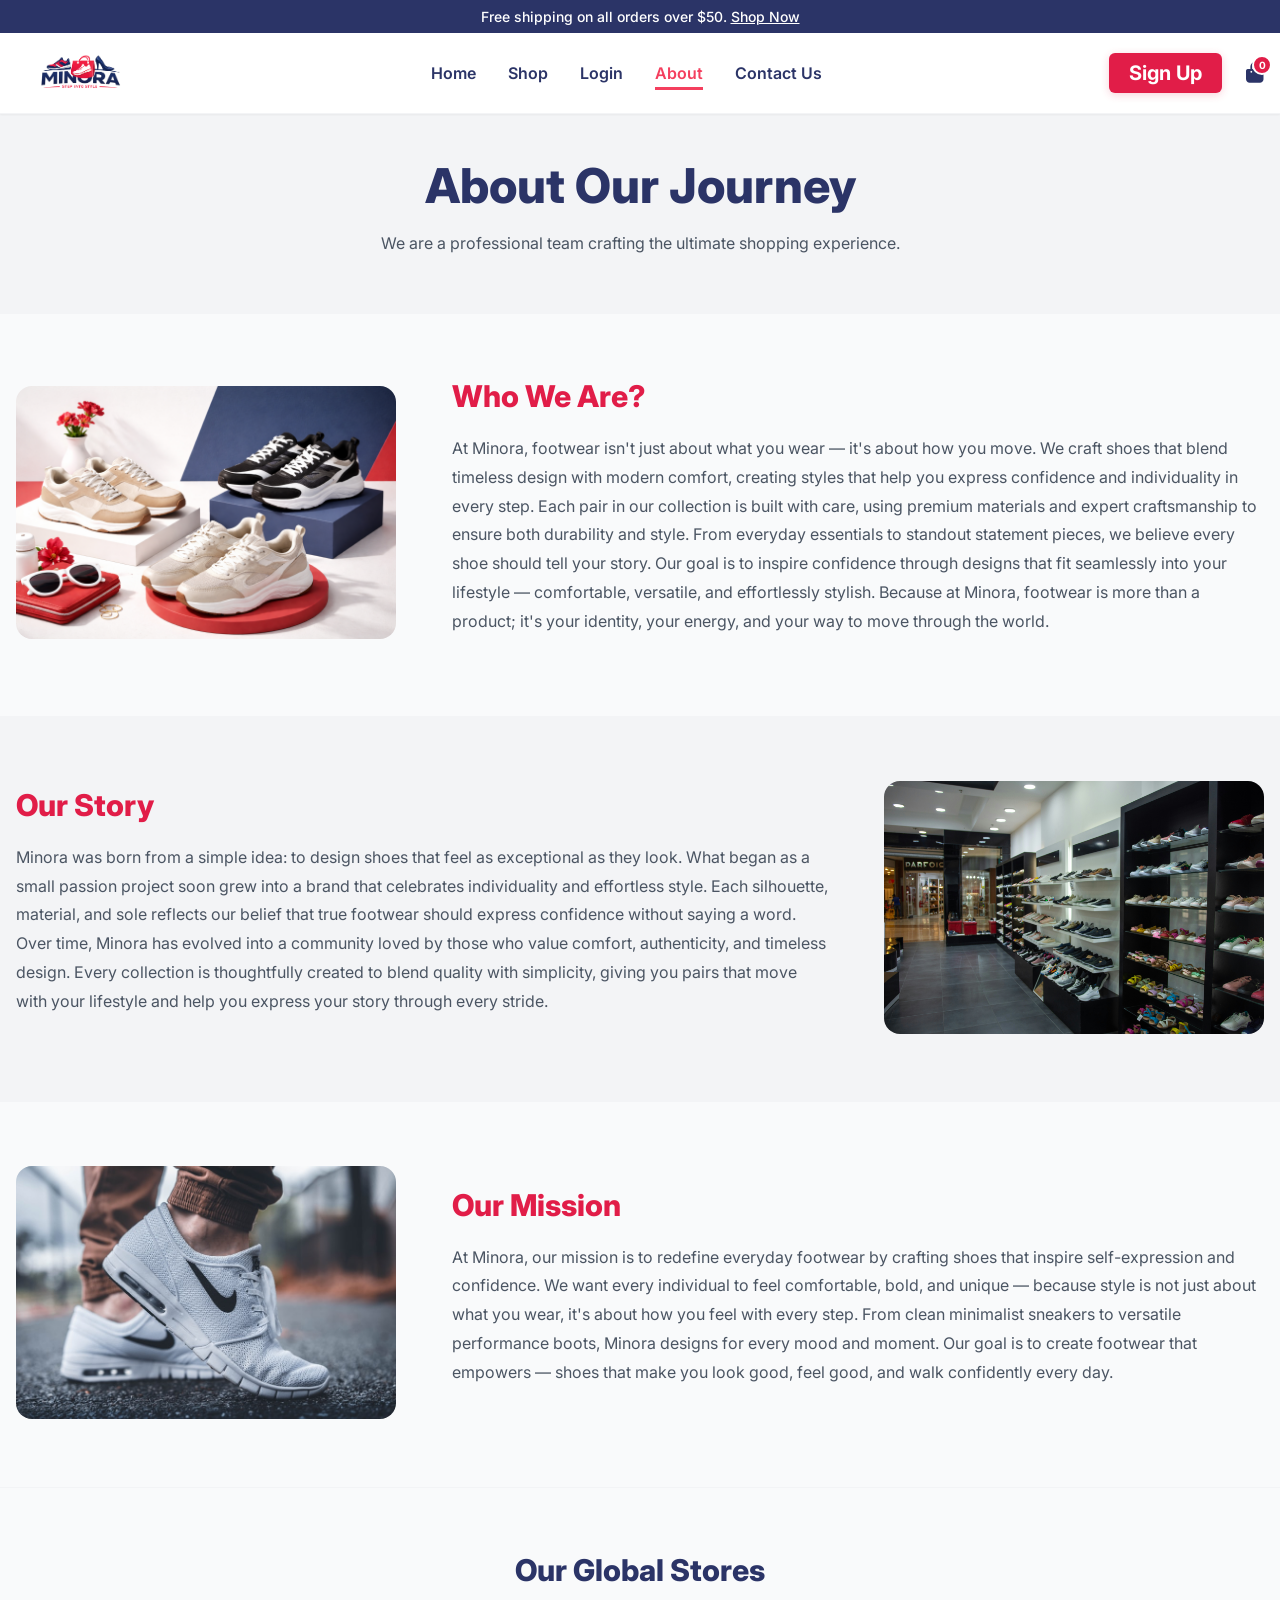
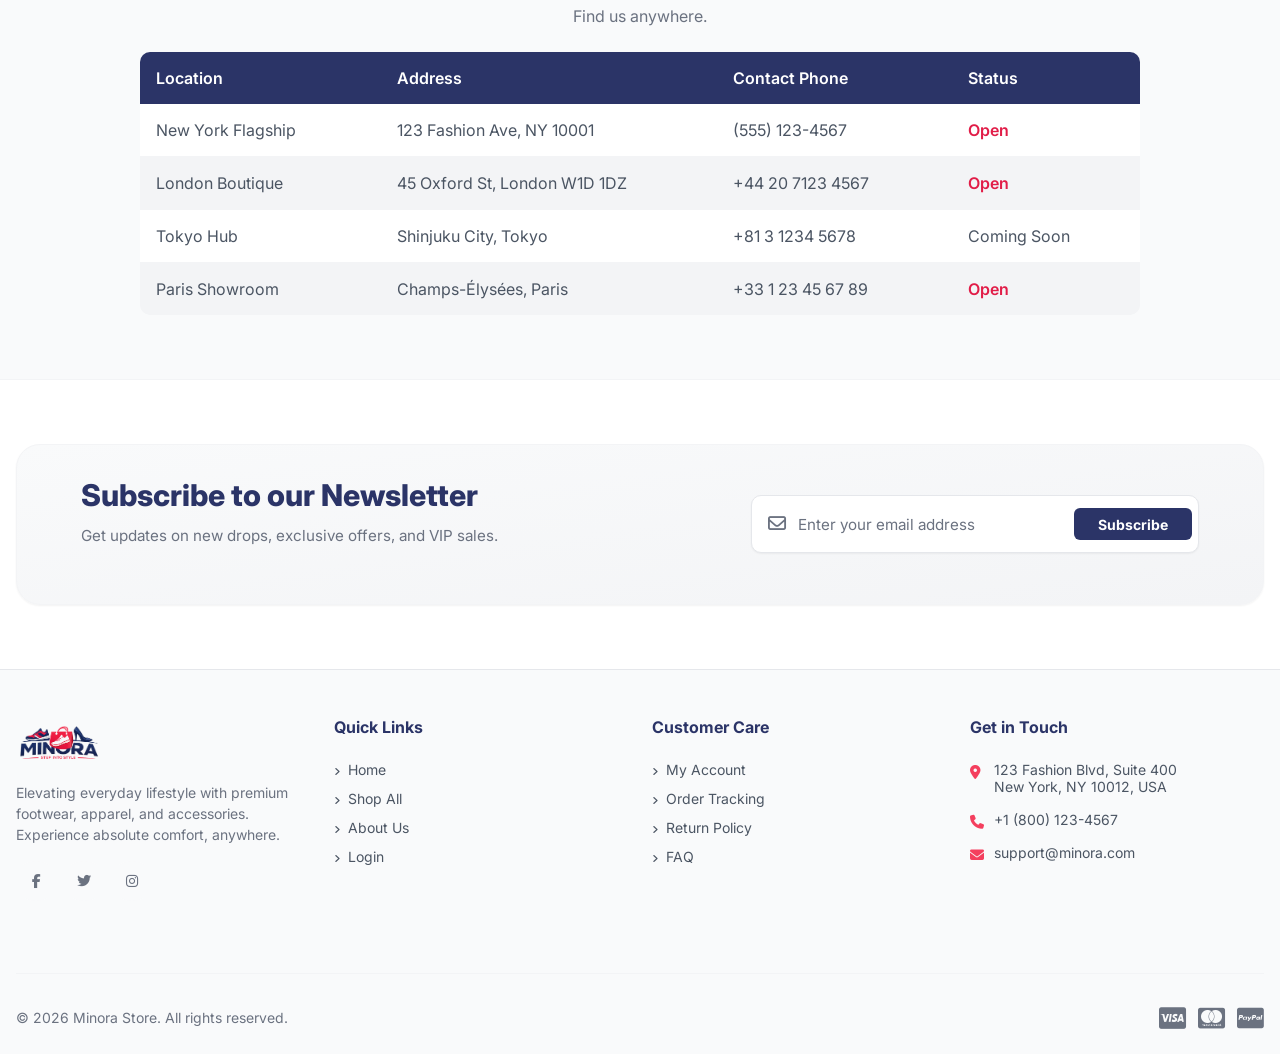
==== pages/about.html @ 59dbfc53 "Initial commit" ====
<!DOCTYPE html>
<html lang="en">
<head>
    <meta charset="UTF-8">
    <meta name="viewport" content="width=device-width, initial-scale=1.0">
    <title>Minora | About Us</title>
    <link rel="stylesheet" href="../cssFile/globalStyles.css">
    <link rel="stylesheet" href="https://cdnjs.cloudflare.com/ajax/libs/font-awesome/6.4.0/css/all.min.css">
</head>
<body>

    <div class="promo-bar">
        Free shipping on all orders over $50. <a href="shop.html">Shop Now</a>
    </div>

    <header>
        <div class="container">
            <nav>
                <div class="nav-brand">
                    <a href="../index.html">
                        <img src="../sources/Minoralogo3 .png" alt="Minora Logo">
                    </a>
                </div>

                <div class="nav-menu">
                    <ul>
                        <li><a href="../index.html">Home</a></li>
                        <li><a href="shop.html">Shop</a></li>
                        <li><a href="login.html">Login</a></li>
                        <li><a href="about.html" class="active">About</a></li>
                        <li><a href="contactUs.html">Contact Us</a></li>
                    </ul>
                </div>

                <div class="nav-icons">
                    <a href="signup.html" class="nav-signup-btn">Sign Up</a>
                    <a href="cart.html" class="relative">
                        <i class="fa-solid fa-bag-shopping"></i>
                        <span class="cart-badge">0</span>
                    </a>
                    <button class="menu-toggle"><i class="fa-solid fa-bars"></i></button>
                </div>
            </nav>
        </div>
    </header>

    <!-- Page Hero -->
    <section class="page-section-alt text-center">
        <div class="container">
            <h1>About Our Journey</h1>
            <p>We are a professional team crafting the ultimate shopping experience.</p>
        </div>
    </section>

    <!-- Who We Are -->
    <section class="page-section">
        <div class="container">
            <div style="display: flex; align-items: center; gap: 56px; flex-wrap: wrap;">
                <div style="flex: 0 0 380px; max-width: 100%;">
                    <img src="../sources/about/about1.png" alt="Who We Are"
                         style="width: 100%; border-radius: var(--radius-lg); object-fit: cover; max-height: 300px;">
                </div>
                <div style="flex: 1; min-width: 260px;">
                    <h2 style="color: var(--brand-secondary-color); margin-bottom: 20px;">Who We Are?</h2>
                    <p style="color: var(--text-secondary-color); line-height: 1.8;">
                        At Minora, footwear isn't just about what you wear — it's about how you move. We craft shoes that blend timeless design with modern comfort, creating styles that help you express confidence and individuality in every step. Each pair in our collection is built with care, using premium materials and expert craftsmanship to ensure both durability and style. From everyday essentials to standout statement pieces, we believe every shoe should tell your story. Our goal is to inspire confidence through designs that fit seamlessly into your lifestyle — comfortable, versatile, and effortlessly stylish. Because at Minora, footwear is more than a product; it's your identity, your energy, and your way to move through the world.
                    </p>
                </div>
            </div>
        </div>
    </section>

    <!-- Our Story -->
    <section class="page-section-alt" style="height: auto; padding: 64px 0;">
        <div class="container">
            <div style="display: flex; align-items: center; gap: 56px; flex-wrap: wrap;">
                <div style="flex: 1; min-width: 260px;">
                    <h2 style="color: var(--brand-secondary-color); margin-bottom: 20px;">Our Story</h2>
                    <p style="color: var(--text-secondary-color); line-height: 1.8;">
                        Minora was born from a simple idea: to design shoes that feel as exceptional as they look. What began as a small passion project soon grew into a brand that celebrates individuality and effortless style. Each silhouette, material, and sole reflects our belief that true footwear should express confidence without saying a word. Over time, Minora has evolved into a community loved by those who value comfort, authenticity, and timeless design. Every collection is thoughtfully created to blend quality with simplicity, giving you pairs that move with your lifestyle and help you express your story through every stride.
                    </p>
                </div>
                <div style="flex: 0 0 380px; max-width: 100%;">
                    <img src="../sources/about/about2.jpg" alt="Our Story"
                         style="width: 100%; border-radius: var(--radius-lg); object-fit: cover; max-height: 300px;">
                </div>
            </div>
        </div>
    </section>

    <!-- Our Mission -->
    <section class="page-section">
        <div class="container">
            <div style="display: flex; align-items: center; gap: 56px; flex-wrap: wrap;">
                <div style="flex: 0 0 380px; max-width: 100%;">
                    <img src="../sources/about/about3.jpg" alt="Our Mission"
                         style="width: 100%; border-radius: var(--radius-lg); object-fit: cover; max-height: 300px;">
                </div>
                <div style="flex: 1; min-width: 260px;">
                    <h2 style="color: var(--brand-secondary-color); margin-bottom: 20px;">Our Mission</h2>
                    <p style="color: var(--text-secondary-color); line-height: 1.8;">
                        At Minora, our mission is to redefine everyday footwear by crafting shoes that inspire self-expression and confidence. We want every individual to feel comfortable, bold, and unique — because style is not just about what you wear, it's about how you feel with every step. From clean minimalist sneakers to versatile performance boots, Minora designs for every mood and moment. Our goal is to create footwear that empowers — shoes that make you look good, feel good, and walk confidently every day.
                    </p>
                </div>
            </div>
        </div>
    </section>

    <!-- Global Stores Table -->
    <section class="page-section">
        <div class="container text-center">
            <h2>Our Global Stores</h2>
            <p style="color: var(--text-muted-color); margin-bottom: 24px;">Find us anywhere.</p>
            <div class="table-container" style="background: transparent; box-shadow: none;">
                <table style="min-width: 600px; max-width: 1000px; margin: 0 auto;">
                    <thead>
                        <tr>
                            <th>Location</th>
                            <th>Address</th>
                            <th>Contact Phone</th>
                            <th>Status</th>
                        </tr>
                    </thead>
                    <tbody>
                        <tr>
                            <td>New York Flagship</td>
                            <td>123 Fashion Ave, NY 10001</td>
                            <td>(555) 123-4567</td>
                            <td style="color: var(--brand-secondary-color); font-weight: 600;">Open</td>
                        </tr>
                        <tr>
                            <td>London Boutique</td>
                            <td>45 Oxford St, London W1D 1DZ</td>
                            <td>+44 20 7123 4567</td>
                            <td style="color: var(--brand-secondary-color); font-weight: 600;">Open</td>
                        </tr>
                        <tr>
                            <td>Tokyo Hub</td>
                            <td>Shinjuku City, Tokyo</td>
                            <td>+81 3 1234 5678</td>
                            <td>Coming Soon</td>
                        </tr>
                        <tr>
                            <td>Paris Showroom</td>
                            <td>Champs-Élysées, Paris</td>
                            <td>+33 1 23 45 67 89</td>
                            <td style="color: var(--brand-secondary-color); font-weight: 600;">Open</td>
                        </tr>
                    </tbody>
                </table>
            </div>
        </div>
    </section>

        <!-- Newsletter Section -->
    <section class="newsletter-section">
        <div class="container">
            <div class="newsletter-card">
                <div class="newsletter-text">
                    <h2>Subscribe to our Newsletter</h2>
                    <p style="color: var(--text-muted-color);">Get updates on new drops, exclusive offers, and VIP sales.</p>
                </div>
                <div class="newsletter-form-wrapper">
                    <form class="newsletter-form">
                        <i class="fa-regular fa-envelope"></i>
                        <input type="email" placeholder="Enter your email address" required>
                        <button type="submit">Subscribe</button>
                    </form>
                </div>
            </div>
        </div>
    </section>

    <!-- Footer -->
    <footer>
        <div class="container">
            <div class="footer-grid">
                <div class="footer-col">
                    <a href="#" style="display: block; margin-bottom: 16px; height: 48px;">
                        <img src="../sources/Minoralogo3 .png" alt="Minora" style="height: 48px; object-fit: contain;">
                    </a>
                    <p>Elevating everyday lifestyle with premium footwear, apparel, and accessories. Experience absolute comfort, anywhere.</p>
                    <div class="footer-socials">
                        <a href="#" class="footer-social-btn"><i class="fa-brands fa-facebook-f"></i></a>
                        <a href="#" class="footer-social-btn"><i class="fa-brands fa-twitter"></i></a>
                        <a href="#" class="footer-social-btn"><i class="fa-brands fa-instagram"></i></a>
                    </div>
                </div>

                <div class="footer-col">
                    <h3>Quick Links</h3>
                    <ul>
                        <li><a href="../index.html"><i class="fa-solid fa-angle-right" style="font-size: 10px; margin-right: 8px;"></i>Home</a></li>
                        <li><a href="shop.html"><i class="fa-solid fa-angle-right" style="font-size: 10px; margin-right: 8px;"></i>Shop All</a></li>
                        <li><a href="about.html"><i class="fa-solid fa-angle-right" style="font-size: 10px; margin-right: 8px;"></i>About Us</a></li>
                        <li><a href="login.html"><i class="fa-solid fa-angle-right" style="font-size: 10px; margin-right: 8px;"></i>Login</a></li>
                    </ul>
                </div>

                <div class="footer-col">
                    <h3>Customer Care</h3>
                    <ul>
                        <li><a href="#"><i class="fa-solid fa-angle-right" style="font-size: 10px; margin-right: 8px;"></i>My Account</a></li>
                        <li><a href="#"><i class="fa-solid fa-angle-right" style="font-size: 10px; margin-right: 8px;"></i>Order Tracking</a></li>
                        <li><a href="#"><i class="fa-solid fa-angle-right" style="font-size: 10px; margin-right: 8px;"></i>Return Policy</a></li>
                        <li><a href="#"><i class="fa-solid fa-angle-right" style="font-size: 10px; margin-right: 8px;"></i>FAQ</a></li>
                    </ul>
                </div>

                <div class="footer-col">
                    <h3>Get in Touch</h3>
                    <ul style="color: var(--text-secondary-color); font-size: 0.875rem;">
                        <li style="margin-bottom: 16px; position: relative; padding-left: 24px;">
                            <i class="fa-solid fa-location-dot" style="color: var(--brand-third-color); position: absolute; left: 0; top: 4px;"></i>
                            123 Fashion Blvd, Suite 400<br>New York, NY 10012, USA
                        </li>
                        <li style="margin-bottom: 16px; position: relative; padding-left: 24px;">
                            <i class="fa-solid fa-phone" style="color: var(--brand-third-color); position: absolute; left: 0; top: 4px;"></i>
                            +1 (800) 123-4567
                        </li>
                        <li style="margin-bottom: 16px; position: relative; padding-left: 24px;">
                            <i class="fa-solid fa-envelope" style="color: var(--brand-third-color); position: absolute; left: 0; top: 4px;"></i>
                            support@minora.com
                        </li>
                    </ul>
                </div>
            </div>

            <div class="footer-bottom">
                <p style="margin: 0;">&copy; 2026 Minora Store. All rights reserved.</p>
                <div class="footer-payments">
                    <i class="fa-brands fa-cc-visa"></i>
                    <i class="fa-brands fa-cc-mastercard"></i>
                    <i class="fa-brands fa-cc-paypal"></i>
                </div>
            </div>
        </div>
    </footer>

    <script src="../jsFile/jsFunctions.js"></script>
</body>
</html>
---- cssFile/globalStyles.css ----
@import url('https://fonts.googleapis.com/css2?family=Inter:wght@400;600;700;800&display=swap');

/* =========================================================
   DESIGN SYSTEM
========================================================= */
:root {
  --brand-primary-color: #2B3467;
  --brand-secondary-color: #e11d48; /* rose-600 */
  --brand-third-color: #f43f5e; /* rose-500 */
  --brand-fourth-color: #fecdd3; /* rose-200 */
  --brand-accent-color: #fff1f2; /* rose-50 */

  --bg-main: #f9fafb; /* gray-50 */
  --bg-card: #ffffff;
  --bg-section: #f3f4f6; /* gray-100 */

  --text-primary-color: #1f2937; /* gray-800 */
  --text-secondary-color: #4b5563; /* gray-600 */
  --text-muted-color: #6b7280; /* gray-500 */
  --text-focus-color: #e11d48; /* rose-600 */
  --text-highlighted-color: #2B3467;

  --border-primary-color: #e5e7eb; /* gray-200 */
  --border-secondary-color: #f3f4f6; /* gray-100 */
  --border-muted-color: #d1d5db; /* gray-300 */
  --border-focus-color: #e11d48;
  --border-highlighted-color: #2B3467;

  --radius-sm: 6px;
  --radius-md: 10px;
  --radius-lg: 16px; /* 2xl border-radius */
  --radius-full: 9999px;

  --transition: 0.3s ease;
  --transition-slow: 0.5s ease;
}

/* =========================================================
   DARK MODE (OPTIONAL)
========================================================= */
[data-theme="dark"] {
  --bg-main: #111827; /* gray-900 */
  --bg-card: #1f2937; /* gray-800 */
  --bg-section: #374151; /* gray-700 */

  --text-primary-color: #f9fafb;
  --text-secondary-color: #d1d5db;
  --text-muted-color: #9ca3af;
  
  --border-primary-color: #4b5563;
  --border-secondary-color: #374151;
}

/* =========================================================
   GLOBAL BASE
========================================================= */
* {
    box-sizing: border-box;
}

body {
  margin: 0;
  font-family: 'Inter', sans-serif;
  background: var(--bg-main);
  color: var(--text-primary-color);
  -webkit-font-smoothing: antialiased;
  overflow-x: hidden;
}

a {
    text-decoration: none;
    color: inherit;
    transition: var(--transition);
}

ul {
    list-style: none;
    padding: 0;
    margin: 0;
}

img {
    max-width: 100%;
    height: auto;
}


.container {
    max-width: 1280px; /* 7xl */
    margin: 0 auto;
    padding: 0 16px;
}

.text-center { text-align: center; }
.relative { position: relative; }
.absolute { position: absolute; }
.hidden { display: none; }
.block { display: block; }
.flex { display: flex; }
.items-center { align-items: center; }
.justify-center { justify-content: center; }
.justify-between { justify-content: space-between; }


/* =========================================================
   GLOBAL BUTTON SYSTEM
   These properties will inherit in sub-classes like link-button, nav-button etc
========================================================= */
button {
   cursor: pointer;
   border: none;
   background: transparent;
   transition: var(--transition);
   font-family: inherit;
   font-size: 0.875rem;
   font-weight: 600;
   border-radius: var(--radius-sm);
   display: inline-flex;
   align-items: center;
   justify-content: center;
}

button:hover {
   opacity: 0.85;
}

/* =========================================================
   LINK BUTTON
========================================================= */
.link-button { 
  display: inline-flex;
  align-items: center;
  justify-content: center;
  font-weight: 700;
  background-color: var(--brand-secondary-color);
  color: #fff;
  border-radius: var(--radius-sm);
  transition: var(--transition);
  box-shadow: 0 10px 15px -3px rgba(0, 0, 0, 0.1);
}

.link-button:hover {
  background-color: #fff;
  color: var(--brand-third-color);
}

/* =========================================================
   Button Sizes / Styles
========================================================= */
.lg-button {
  padding: 16px 32px;
  font-size: 1.125rem;
}
.sm-button {
  padding: 8px 16px;
  font-size: 0.875rem;
  box-shadow: 0 1px 3px 0 rgba(0, 0, 0, 0.1);
}
.tiny-button {
  padding: 4px 8px;
  font-size: 10px;
}
.border-button {
  background: transparent;
  border: 1px solid var(--text-highlighted-color);
  color: var(--text-highlighted-color);
  box-shadow: none;
}
.border-button:hover {
   background: var(--text-highlighted-color);
   color: #fff;
}

.primary-button {
    width: 100%;
    background-color: var(--text-highlighted-color);
    color: #fff;
    padding: 8px 16px;
    border-radius: var(--radius-sm);
    font-weight: 700;
    font-size: 0.875rem;
    box-shadow: 0 1px 3px 0 rgba(0, 0, 0, 0.1);
    margin-top: 16px;
    gap: 2px;
}
.primary-button:hover {
    background-color: var(--brand-secondary-color);
}


/* =========================================================
  FORM & SELECT
========================================================= */
select {
    width: 100%;
    padding: 12px;
    border: 1px solid var(--border-primary-color);
    border-radius: var(--radius-sm);
    font-family: inherit;
    background-color: var(--bg-card);
    transition: var(--transition);
}

select:hover {
    border-color: var(--border-muted-color);
}

select:focus {
    outline: none;
    border-color: var(--brand-secondary-color);
    box-shadow: 0 0 0 2px var(--brand-fourth-color);
}

select:disabled {
    background-color: var(--bg-section);
    cursor: not-allowed;
}

.select-container {
    position: relative;
    width: 100%;
}

/* =========================================================
   FORM SYSTEM
========================================================= */
.form-container {
    max-width: 600px;
    margin: 0 auto;
    background: var(--bg-card);
    padding: 32px;
    border-radius: var(--radius-lg);
    box-shadow: 0 4px 6px -1px rgba(0, 0, 0, 0.1);
}

form div {
  margin-bottom: 12px;
}

label {
  display: block;
  font-weight: 600;
  margin-bottom: 8px;
  color: var(--text-highlighted-color);
}

input {
  width: 100%;
  padding: 12px;
  border: 1px solid var(--border-primary-color);
  border-radius: var(--radius-sm);
  font-family: inherit;
  transition: var(--transition);
}

input:focus {
    outline: none;
    border-color: var(--brand-secondary-color);
    box-shadow: 0 0 0 2px var(--brand-fourth-color);
}

form textarea {
  width: 100%;
  padding: 12px;
  border: 1px solid var(--border-primary-color);
  border-radius: var(--radius-sm);
  font-family: inherit;
  min-height: 120px;
  resize: vertical;
  transition: var(--transition);
}

form textarea:focus {
    outline: none;
    border-color: var(--brand-secondary-color);
    box-shadow: 0 0 0 2px var(--brand-fourth-color);
}

/* =========================================================
   NAV BUTTON
========================================================= */
nav button {
  cursor: pointer;
  background: transparent;
  border: none;
  font-family: inherit;
  transition: var(--transition);
  color: var(--brand-primary-color);
  font-size: 1.25rem;
  display: inline-flex;
  align-items: center;
  justify-content: center;
}

nav button:hover {
  color: var(--brand-third-color);
  opacity: 1;
}

nav a {
  text-decoration: none;
  color: inherit;
  transition: var(--transition);
}

nav a:hover {
  color: var(--brand-third-color);
}

/* =========================================================
   TYPOGRAPHY
========================================================= */
h1, h2, h3, h4 {
  margin-top: 0;
  margin-bottom: 16px;
  color: var(--text-highlighted-color);
  line-height: 1.2;
}

h1 { font-size: 3rem; font-weight: 800; }
h2 { font-size: 1.875rem; font-weight: 800; }
h3 { font-size: 1.125rem; font-weight: 700; }
h4 { font-size: 1rem; font-weight: 700; }

p {
  color: var(--text-secondary-color);
  margin-top: 0;
  margin-bottom: 16px;
  line-height: 1.5;
}

.highlight-text { color: var(--brand-secondary-color); }
.font-extrabold { font-weight: 800; }

/* =========================================================
   NAVBAR (RESPONSIVE + ROLE READY)
========================================================= */
nav {
  display: flex;
  align-items: center;
  height: 80px;
  justify-content: space-between;
}

/* Dropdown */
nav li {
  position: relative;
  list-style: none;
}

nav .dropdown-menu {
  display: none;
  position: absolute;
  top: 100%;
  left: 0;
  background: #fff;
  border: 1px solid var(--border-primary-color);
  border-radius: var(--radius-md);
  box-shadow: 0 4px 12px rgba(0,0,0,0.1);
  min-width: 160px;
  z-index: 200;
  padding: 8px 0;
}

nav .dropdown:hover .dropdown-menu {
  display: block;
}

nav .dropdown-menu a {
  display: block;
  padding: 10px 16px;
  color: var(--text-primary-color);
  font-weight: 500;
  border-bottom: none;
}

nav .dropdown-menu a:hover {
  background-color: var(--bg-section);
  color: var(--brand-secondary-color);
}

/* =========================================================
  NAVBAR & HEADER
========================================================= */
header {
    position: sticky;
    top: 0;
    z-index: 50;
    background-color: #ffffff;
    border-bottom: 1px solid var(--border-secondary-color);
    box-shadow: 0 1px 2px 0 rgba(0, 0, 0, 0.05);
    transition: var(--transition);
}

.promo-bar {
    background-color: var(--brand-primary-color);
    color: #fff;
    font-size: 0.875rem;
    text-align: center;
    padding: 8px 0;
    font-weight: 500;
}
.promo-bar a { text-decoration: underline; }
.promo-bar a:hover { color: var(--brand-third-color); }

/* Logo */
.nav-brand {
  height: 100%;
  display: flex;
  align-items: center;
}
.nav-brand img {
    height: 48px;
    width: 128px;
    object-fit: contain;
    transition: transform 0.3s ease;
}
.nav-brand:hover img {
    transform: scale(1.05);
}

/* Desktop Menu */
.nav-menu {
  display: flex;
  justify-content: center;
  align-items: center;
  flex: 1;
}

.nav-menu ul {
  display: flex;
  gap: 32px;
}

.nav-menu a {
  color: var(--brand-primary-color);
  font-weight: 600;
  padding-bottom: 4px;
  border-bottom: 3px solid transparent;
  transition: all 0.3s;
}

.nav-menu a:hover,
.nav-menu a.active {
  color: var(--brand-third-color);
  border-bottom-color: var(--brand-third-color);
}

/* Icons */
.nav-icons {
    display: flex;
    align-items: center;
    gap: 24px;
}
.nav-icons button, .nav-icons a {
    color: var(--brand-primary-color);
    font-size: 1.25rem;
}
.nav-icons button:hover, .nav-icons a:hover {
    color: var(--brand-third-color);
}

/* Sign Up Button */
.nav-signup-btn {
    display: inline-flex;
    align-items: center;
    justify-content: center;
    padding: 8px 20px;
    background-color: var(--brand-secondary-color);
    color: #fff !important;
    font-weight: 700;
    font-size: 0.875rem;
    border-radius: var(--radius-sm);
    text-decoration: none;
    transition: all var(--transition);
    box-shadow: 0 2px 8px rgba(225, 29, 72, 0.2);
    white-space: nowrap;
}

@media (max-width: 1024px) {
    .nav-signup-btn {
        padding: 8px 16px;
        font-size: 0.8rem;
    }
}

@media (max-width: 768px) {
    .nav-signup-btn {
        padding: 6px 12px;
        font-size: 0.7rem;
    }
}

@media (max-width: 640px) {
    .nav-signup-btn {
        padding: 5px 10px;
        font-size: 0.65rem;
    }
}

.nav-signup-btn:hover {
    background-color: var(--brand-third-color);
    color: #fff !important;
    transform: translateY(-2px);
    box-shadow: 0 4px 12px rgba(225, 29, 72, 0.3);
}
.cart-badge {
    position: absolute;
    top: -6px;
    right: -8px;
    background-color: var(--brand-secondary-color);
    color: #fff;
    font-size: 10px;
    font-weight: 700;
    height: 20px;
    width: 20px;
    border-radius: var(--radius-full);
    display: flex;
    align-items: center;
    justify-content: center;
    border: 2px solid #fff;
}

/* =========================================================
   HAMBURGER BUTTON in navbar
========================================================= */
.menu-toggle {
  display: none;
  font-size: 1.5rem;
  color: var(--brand-primary-color);
  background: transparent;
  border: none;
  cursor: pointer;
  padding: 4px;
}

/* =========================================================
   MOBILE NAVBAR
========================================================= */
@media (max-width: 768px) {
  .menu-toggle {
    display: block;
    margin-left: 16px;
    transition: all 0.3s ease;
  }

  .menu-toggle.active {
    color: var(--brand-third-color);
  }

  .nav-menu {
    display: none;
    position: absolute;
    top: 80px;
    left: 0;
    right: 0;
    background: #fff;
    border-top: 2px solid var(--brand-secondary-color);
    box-shadow: 0 10px 30px rgba(0,0,0,0.15);
    z-index: 100;
    padding: 0;
    max-height: 0;
    opacity: 0;
    overflow: hidden;
    transition: all 0.4s cubic-bezier(0.4, 0, 0.2, 1);
  }

  .nav-menu.open {
    display: flex;
    flex-direction: column;
    max-height: 400px;
    opacity: 1;
    padding: 16px 0;
  }

  .nav-menu ul {
    flex-direction: column;
    gap: 0;
    width: 100%;
  }

  .nav-menu ul li {
    width: 100%;
    opacity: 0;
    transform: translateX(-20px);
    animation: slideInLeft 0.3s ease forwards;
  }

  .nav-menu ul li:nth-child(1) { animation-delay: 0.05s; }
  .nav-menu ul li:nth-child(2) { animation-delay: 0.1s; }
  .nav-menu ul li:nth-child(3) { animation-delay: 0.15s; }
  .nav-menu ul li:nth-child(4) { animation-delay: 0.2s; }
  .nav-menu ul li:nth-child(5) { animation-delay: 0.25s; }

  .nav-menu ul li a {
    display: block;
    padding: 12px 24px;
    border-bottom: 1px solid var(--border-secondary-color);
    transition: all 0.3s ease;
    font-weight: 600;
    color: var(--brand-primary-color);
  }

  .nav-menu ul li a:hover {
    background-color: var(--brand-accent-color);
    color: var(--brand-secondary-color);
    padding-left: 32px;
    border-bottom-color: var(--brand-secondary-color);
  }

  .nav-menu ul li a.active {
    background-color: var(--brand-fourth-color);
    color: var(--brand-secondary-color);
    border-left: 4px solid var(--brand-secondary-color);
    padding-left: 20px;
  }

  /* Disable hover dropdown on mobile */
  nav .dropdown:hover .dropdown-menu {
    display: none;
  }
  nav .dropdown-menu {
    position: static;
    box-shadow: none;
  }
}

@keyframes slideInLeft {
  to {
    opacity: 1;
    transform: translateX(0);
  }
}

/* =========================================================
   PAGE CONTENT (HERO / SECTION)
========================================================= */
.page-section {
  padding: 64px 0;
  background-color: var(--bg-main);
  border-bottom: 1px solid var(--border-secondary-color);
}
.page-section-alt {
    background-color: var(--bg-section);
    height: 200px;
    display: flex;
  flex-direction: column;
    align-items: center;
    justify-content: center;
}

.hero-layout {
    display: flex;
    align-items: center;
    flex-wrap: wrap;
}
.hero-content {
    flex: 1 1 50%;
    min-width: 300px;
    padding-right: 32px;
}
.hero-image {
    flex: 1 1 50%;
    display: flex;
    justify-content: center;
    min-width: 300px;
}
.hero-badge {
    display: inline-block;
    padding: 4px 12px;
    border-radius: var(--radius-full);
    background-color: var(--brand-fourth-color);
    color: var(--brand-secondary-color);
    font-size: 0.875rem;
    font-weight: 700;
    text-transform: uppercase;
    margin-bottom: 16px;
}


/* =========================================================
   CARD SYSTEM
========================================================= */
.card-container {
  display: flex;              
  flex-wrap: wrap;            
  justify-content: center;    
  margin: 0 -12px;
}

/* User wants: "Use only flex system. don't use grid system. Card should be center aligned horizontally" */
.card-wrapper {
    flex: 0 0 25%;
    max-width: 25%;
    padding: 0 12px;
    margin-bottom: 32px;
    display: flex;
    justify-content: center;
}
@media (max-width: 1024px) { .card-wrapper { flex: 0 0 50%; max-width: 50%; } }
@media (max-width: 640px) { .card-wrapper { flex: 0 0 100%; max-width: 100%; } }

.card {
  display: flex;             
  flex-direction: column;      
  width: 100%;
  height: 320px;
  background-color: var(--bg-main);
  border-radius: var(--radius-lg);
  border: 1px solid var(--border-primary-color);
  box-shadow: 0 4px 6px -1px rgba(0, 0, 0, 0.1);
  overflow: hidden;
  transition: all 0.3s ease;
}

.card:hover {
  box-shadow: 0 20px 25px -5px rgba(0, 0, 0, 0.1), 0 8px 10px -6px rgba(0, 0, 0, 0.1);
}

.card-image-box {
    height: 150px;
    padding: 16px;
    background-color: var(--bg-card);
    border-bottom: 1px solid var(--border-secondary-color);
    display: flex;
    align-items: center;
    justify-content: center;
    position: relative;
}

.card-image-box img {
  width: 100%;
  height: 100%;
  object-fit: contain;
  mix-blend-mode: multiply;
  transition: transform 0.3s;
}

.card:hover .card-image-box img {
    transform: scale(1.05);
}

.card-badge {
    position: absolute;
    top: 8px;
    left: 8px;
    background-color: #1f2937;
    color: #fff;
    font-size: 10px;
    font-weight: 700;
    padding: 4px 8px;
    border-radius: 4px;
}

.card-action {
    position: absolute;
    top: 8px;
    right: 8px;
    width: 32px;
    height: 32px;
    border-radius: var(--radius-full);
    background-color: #fff;
    color: var(--text-muted-color);
    box-shadow: 0 1px 3px 0 rgba(0, 0, 0, 0.1);
    display: flex;
    align-items: center;
    justify-content: center;
    opacity: 0;
}
.card:hover .card-action { opacity: 1; }
.card-action:hover { color: var(--brand-secondary-color); }

.card-content {
    padding: 16px;
    display: flex;
    flex-direction: column;
    flex: 1;
}

.card-title {
    font-size: 1.125rem;
    font-weight: 700;
    color: var(--brand-primary-color);
    margin-bottom: 4px;
    white-space: nowrap;
    overflow: hidden;
    text-overflow: ellipsis;
}
.card-desc {
    font-size: 0.875rem;
    color: var(--text-muted-color);
    margin: 0;
}
.card-price {
    font-size: 1.125rem;
    font-weight: 800;
    color: var(--brand-secondary-color);
}
.card-meta {
    display: flex;
    justify-content: space-between;
    align-items: flex-end;
    margin-bottom: auto;
}

/* Category cards */
.category-card {
    display: block;
    border-radius: var(--radius-lg);
    overflow: hidden;
    position: relative;
    height: 320px;
    width: 100%;
}
.category-card img {
    width: 100%;
    height: 100%;
    object-fit: cover;
    transition: transform 0.5s;
}
.category-card:hover img { transform: scale(1.05); }
.category-overlay {
    position: absolute;
    inset: 0;
    background-color: rgba(0,0,0,0.2);
}
.category-title {
    position: absolute;
    bottom: 24px;
    left: 24px;
    color: #fff;
    font-size: 1.875rem;
    font-weight: 700;
    margin: 0;
}

/* =========================================================
   TABLE SYSTEM
========================================================= */
.table-container {
  width: 100%;
  overflow-x: auto;
  margin-top: 20px;
  background: var(--bg-card);
  border-radius: var(--radius-md);
  box-shadow: 0 1px 3px 0 rgba(0,0,0,0.1);
}

table {
  width: 100%;
  border-collapse: collapse;
  border-radius: var(--radius-md);
  overflow: hidden;
  text-align: left;
}

table thead {
  background-color: var(--brand-primary-color);
  color: #fff;
}

table th {
  padding: 16px;
  font-weight: 600;
}

table td {
  padding: 16px;
  border-bottom: 1px solid var(--border-secondary-color);
  color: var(--text-secondary-color);
}

table tbody tr:nth-child(odd) {
  background-color: var(--bg-card);
}

table tbody tr:nth-child(even) {
  background-color: var(--bg-section);
}

table tbody tr:hover {
  background-color: var(--brand-fourth-color);
  color: var(--brand-primary-color);
}

table tbody tr:last-child td {
  border-bottom: none;
}

/* Optional compact table */
.table-compact th,
.table-compact td {
  padding: 8px 12px;
  font-size: 0.875rem;
}

/* Optional bordered table */
.table-bordered th,
.table-bordered td {
  border: 1px solid var(--border-muted-color);
}

/* Optional striped stronger */
.table-striped tbody tr:nth-child(even) {
  background-color: var(--brand-accent-color);
}

/* Cell content handling */
td {
  white-space: nowrap;
  overflow: hidden;
  text-overflow: ellipsis;
  max-width: 240px;
}

/* Empty state row */
.table-empty {
  text-align: center;
  padding: 32px;
  color: var(--text-muted-color);
  font-style: italic;
}

.table-row-selected {
  background-color: var(--brand-fourth-color) !important;
  color: var(--brand-primary-color);
  font-weight: 600;
}

/* =========================================================
   FOOTER SYSTEM
========================================================= */
footer {
  background-color: var(--bg-main);
  padding: 48px 0 24px 0;
  border-top: 1px solid var(--border-primary-color);
}
.footer-container {
  display: flex;
  flex-wrap: wrap;
  gap: 32px;
}
.footer-column {
  flex: 1 1 200px;
}

footer a {
 color: var(--text-secondary-color);
 font-size: 0.875rem;
 display: block;
 margin-bottom: 12px;
}

footer a:hover {
  color: var(--brand-secondary-color);
}
footer p {
  color: var(--text-muted-color);
  font-size: 0.875rem;
}
footer h3 {
    margin-bottom: 24px;
    font-size: 1rem;
}

footer h1 {
    font-size: 1.5rem;
    font-weight: 800;
    color: var(--text-highlighted-color);
    margin-bottom: 16px;
}

footer h2 {
    font-size: 1.25rem;
    font-weight: 700;
    color: var(--text-highlighted-color);
    margin-bottom: 16px;
}

/* Feature Strip */
.feature-box {
    display: flex;
    align-items: center;
    background: #fff;
    border-radius: 40px;
    padding: 24px 40px;
    box-shadow: 0 20px 25px -5px rgba(0,0,0,0.1);
    justify-content: space-between;
    flex-wrap: wrap;
}
.feature-item {
    display: flex;
    align-items: center;
    gap: 16px;
}
.feature-icon {
    width: 48px;
    height: 48px;
    border-radius: var(--radius-full);
    background-color: var(--brand-accent-color);
    color: var(--brand-secondary-color);
    display: flex;
    align-items: center;
    justify-content: center;
    font-size: 1.25rem;
}
.feature-text h4 { margin: 0; color: var(--brand-primary-color); }
.feature-text p { margin: 0; font-size: 0.875rem; }

/* Promotional Banner */
.promo-banner {
    background-color: var(--brand-primary-color);
    padding: 80px 16px;
    text-align: center;
    color: #fff;
}
.promo-banner h2 { color: #fff; font-size: 3rem; margin-bottom: 16px; }
.promo-banner p { color: #bfdbfe; font-size: 1.5rem; margin-bottom: 32px; }

/* Horizontal Slider */
.slider-container {
    display: flex;
    overflow-x: auto;
    scroll-behavior: smooth;
    gap: 24px;
    padding-bottom: 24px;
    -ms-overflow-style: none; 
    scrollbar-width: none;
}
.slider-container::-webkit-scrollbar { display: none; }
.slider-container .card-wrapper {
    flex: 0 0 256px;
    max-width: 256px;
    padding: 0;
    margin: 0;
}

/* Category Grid to flex */
.category-row {
    display: flex;
    flex-wrap: wrap;
    margin: -12px;
}
.category-col {
    flex: 0 0 50%;
    max-width: 50%;
    padding: 12px;
}
@media (max-width: 640px) { .category-col { flex: 0 0 100%; max-width: 100%; } }


/* =========================================================
   HERO / CUSTOM MARGIN ALIGNMENTS
========================================================= */
.hero-wrapper {
    display: flex;
    flex-wrap: wrap;
    align-items: center;
    position: relative;
    z-index: 10;
}
.hero-text-block {
    flex: 1 1 50%;
    min-width: 300px;
    padding-right: 32px;
}
.hero-image-block {
    flex: 1 1 50%;
    min-width: 300px;
    display: flex;
    justify-content: center;
    position: relative;
    margin-top: 48px;
}
.hero-img {
    width: 100%;
    max-width: 28rem;
    object-fit: contain;
    filter: drop-shadow(0 25px 25px rgba(0, 0, 0, 0.15));
    transition: transform 0.5s ease-out;
    animation: bounce 5s infinite;
}
.hero-img:hover {
    transform: scale(1.05);
}

@keyframes bounce {
    0%, 100% {
        transform: translateY(-5%);
        animation-timing-function: cubic-bezier(0.8, 0, 1, 1);
    }
    50% {
        transform: none;
        animation-timing-function: cubic-bezier(0, 0, 0.2, 1);
    }
}

.hero-buttons {
    padding-top: 16px;
    display: flex;
    flex-wrap: wrap;
    gap: 16px;
}

/* Combined: link-button + lg-button + border-button — keeps max 2 classes on element */
.explore-btn {
    display: inline-flex;
    align-items: center;
    justify-content: center;
    font-weight: 700;
    border-radius: var(--radius-sm);
    transition: var(--transition);
    padding: 16px 32px;
    font-size: 1.125rem;
    background-color: #fff;
    border: 1px solid var(--border-primary-color);
    color: var(--text-highlighted-color);
    box-shadow: none;
    cursor: pointer;
    font-family: inherit;
}
.explore-btn:hover {
    background: var(--text-highlighted-color);
    color: #fff;
}

/* =========================================================
   NEWSLETTER SYSTEM
========================================================= */
.newsletter-section {
    padding: 64px 0;
    background-color: #ffffff;
}

.newsletter-card {
    background: linear-gradient(to bottom right, #f9fafb, #f3f4f6);
    border-radius: 24px;
    padding: 32px 64px;
    display: flex;
    flex-wrap: wrap;
    align-items: center;
    box-shadow: 0 1px 2px 0 rgba(0, 0, 0, 0.05);
    border: 1px solid var(--border-secondary-color);
}

@media (max-width: 1024px) {
    .newsletter-card {
        padding: 32px 48px;
    }
}

@media (max-width: 768px) {
    .newsletter-card {
        padding: 24px;
        flex-direction: column;
    }
}

@media (max-width: 640px) {
    .newsletter-card {
        padding: 20px 16px;
    }
}

.newsletter-text {
    flex: 1 1 50%;
    min-width: 300px;
    margin-bottom: 24px;
}

.newsletter-text h2 {
    font-size: 1.875rem;
    margin: 0 0 12px 0;
}

.newsletter-text p {
    margin: 0;
    font-size: 0.95rem;
}

@media (max-width: 768px) {
    .newsletter-text {
        flex: 1 1 100%;
        min-width: unset;
        margin-bottom: 20px;
        text-align: center;
    }

    .newsletter-text h2 {
        font-size: 1.5rem;
    }

    .newsletter-text p {
        font-size: 0.875rem;
    }
}

@media (max-width: 640px) {
    .newsletter-text {
        margin-bottom: 16px;
    }

    .newsletter-text h2 {
        font-size: 1.25rem;
    }
}

.newsletter-form-wrapper {
    flex: 1 1 50%;
    min-width: 300px;
    display: flex;
    justify-content: flex-end;
}

@media (max-width: 768px) {
    .newsletter-form-wrapper {
        flex: 1 1 100%;
        min-width: unset;
        justify-content: center;
    }
}

.newsletter-form {
    display: inline-flex;
    position: relative;
    background-color: #ffffff;
    border-radius: var(--radius-md);
    padding: 6px;
    box-shadow: 0 1px 2px 0 rgba(0, 0, 0, 0.05);
    border: 1px solid var(--border-primary-color);
    width: 100%;
    max-width: 28rem;
}

@media (max-width: 640px) {
    .newsletter-form {
        max-width: 100%;
        padding: 4px;
    }
}

.newsletter-form input {
    border: none;
    padding-left: 40px;
    padding-right: 120px;
    width: 100%;
    font-size: 1rem;
    height: 44px;
}

.newsletter-form input::placeholder {
    color: var(--text-muted-color);
    font-size: 0.95rem;
}

@media (max-width: 640px) {
    .newsletter-form input {
        padding-left: 36px;
        padding-right: 90px;
        height: 40px;
        font-size: 0.9rem;
    }

    .newsletter-form input::placeholder {
        font-size: 0.8rem;
    }
}

.newsletter-form input:focus {
    box-shadow: none;
    outline: none;
}

.newsletter-form i {
    position: absolute;
    left: 16px;
    top: 50%;
    transform: translateY(-50%);
    color: var(--text-muted-color);
    font-size: 1.125rem;
    pointer-events: none;
}

@media (max-width: 640px) {
    .newsletter-form i {
        left: 12px;
        font-size: 1rem;
    }
}

.newsletter-form button {
    position: absolute;
    right: 6px;
    top: 50%;
    transform: translateY(-50%);
    background-color: var(--brand-primary-color);
    color: #ffffff;
    padding: 0 24px;
    border-radius: var(--radius-sm);
    font-weight: 700;
    border: none;
    cursor: pointer;
    height: 32px;
    white-space: nowrap;
    transition: var(--transition);
}

@media (max-width: 768px) {
    .newsletter-form button {
        padding: 0 16px;
        font-size: 0.9rem;
    }
}

@media (max-width: 640px) {
    .newsletter-form button {
        padding: 0 12px;
        font-size: 0.8rem;
        height: 28px;
    }
}

.newsletter-form button:hover {
    background-color: var(--brand-third-color);
}

/* =========================================================
   FEATURES ROW RESPONSIVE
========================================================= */
.features-row {
    display: flex;
    gap: 24px;
    text-align: center;
    justify-content: space-between;
    flex-wrap: nowrap;
}

@media (max-width: 1024px) {
    .features-row {
        gap: 16px;
    }
}

@media (max-width: 768px) {
    .features-row {
        gap: 12px;
    }
}

@media (max-width: 640px) {
    .features-row {
        gap: 8px;
        margin-top: 20px !important;
    }
}

.feature-item-box {
    flex: 1 1 auto;
    min-width: 0;
}

@media (max-width: 640px) {
    .feature-item-box i {
        font-size: 1.5rem !important;
    }

    .feature-item-box h4 {
        font-size: 0.75rem !important;
        margin-bottom: 2px !important;
    }

    .feature-item-box p {
        font-size: 0.65rem !important;
    }
}

/* =========================================================
   ORDER SUMMARY RESPONSIVE
========================================================= */
.order-summary-wrapper {
    flex: 0 0 420px;
    min-width: 320px;
}

@media (max-width: 1024px) {
    .order-summary-wrapper {
        flex: 0 0 400px;
        min-width: 300px;
    }
}

@media (max-width: 768px) {
    .order-summary-wrapper {
        flex: 0 0 100%;
        min-width: unset;
        margin-top: 24px;
    }
}

.order-summary-card {
    background: var(--bg-card);
    border: 1px solid var(--border-primary-color);
    border-radius: var(--radius-lg);
    padding: 32px;
}

@media (max-width: 768px) {
    .order-summary-card {
        padding: 24px;
    }
}

@media (max-width: 640px) {
    .order-summary-card {
        padding: 20px 16px;
    }
}

.order-summary-title {
    margin-top: 0;
    margin-bottom: 24px;
    font-size: 1.5rem;
    font-weight: 800;
    color: var(--brand-primary-color);
}

@media (max-width: 768px) {
    .order-summary-title {
        font-size: 1.25rem;
    }
}

@media (max-width: 640px) {
    .order-summary-title {
        font-size: 1.125rem;
        margin-bottom: 16px;
    }
}

.summary-row {
    display: flex;
    justify-content: space-between;
    align-items: center;
    padding: 18px 0;
    border-bottom: 1px solid var(--border-secondary-color);
}

.summary-row span:first-child {
    color: var(--text-secondary-color);
    font-size: 1rem;
}

.summary-row span:last-child {
    font-weight: 700;
    font-size: 1rem;
    color: var(--text-primary-color);
}

@media (max-width: 768px) {
    .summary-row {
        padding: 16px 0;
    }

    .summary-row span:first-child {
        font-size: 0.95rem;
    }

    .summary-row span:last-child {
        font-size: 0.95rem;
    }
}

@media (max-width: 640px) {
    .summary-row {
        padding: 12px 0;
    }

    .summary-row span:first-child {
        font-size: 0.875rem;
    }

    .summary-row span:last-child {
        font-size: 0.875rem;
    }
}

.summary-total-row {
    display: flex;
    justify-content: space-between;
    align-items: center;
    padding: 20px 0 24px;
}

.summary-total-row span:first-child {
    font-size: 1.25rem;
    font-weight: 800;
    color: var(--brand-primary-color);
}

.summary-total-row span:last-child {
    font-size: 1.5rem;
    font-weight: 800;
    color: var(--brand-secondary-color);
}

@media (max-width: 768px) {
    .summary-total-row {
        padding: 16px 0 20px;
    }

    .summary-total-row span:first-child {
        font-size: 1.125rem;
    }

    .summary-total-row span:last-child {
        font-size: 1.25rem;
    }
}

@media (max-width: 640px) {
    .summary-total-row {
        padding: 12px 0 16px;
    }

    .summary-total-row span:first-child {
        font-size: 1rem;
    }

    .summary-total-row span:last-child {
        font-size: 1.125rem;
    }
}

/* =========================================================
   FOOTER (FLEX REWRITE)
========================================================= */
.footer-grid {
    display: flex;
    flex-wrap: wrap;
    margin: -12px;
    margin-bottom: 48px;
}

.footer-col {
    padding: 12px;
    flex: 1 1 25%;
    min-width: 200px;
}

.footer-socials {
    display: flex;
    gap: 8px;
    margin-top: 8px;
}

.footer-social-btn {
    width: 40px;
    height: 40px;
    border-radius: var(--radius-full);
    background-color: var(--bg-main);
    display: flex;
    align-items: center;
    justify-content: center;
    color: var(--text-muted-color);
}
.footer-social-btn:hover {
    background-color: var(--brand-third-color);
    color: #ffffff;
}

.footer-bottom {
    display: flex;
    flex-wrap: wrap;
    justify-content: space-between;
    align-items: center;
    border-top: 1px solid var(--border-secondary-color);
    padding-top: 32px;
}

.footer-payments {
    display: flex;
    gap: 12px;
    font-size: 1.5rem;
    color: var(--text-muted-color);
}
.footer-payments i:hover {
    color: var(--brand-primary-color);
}
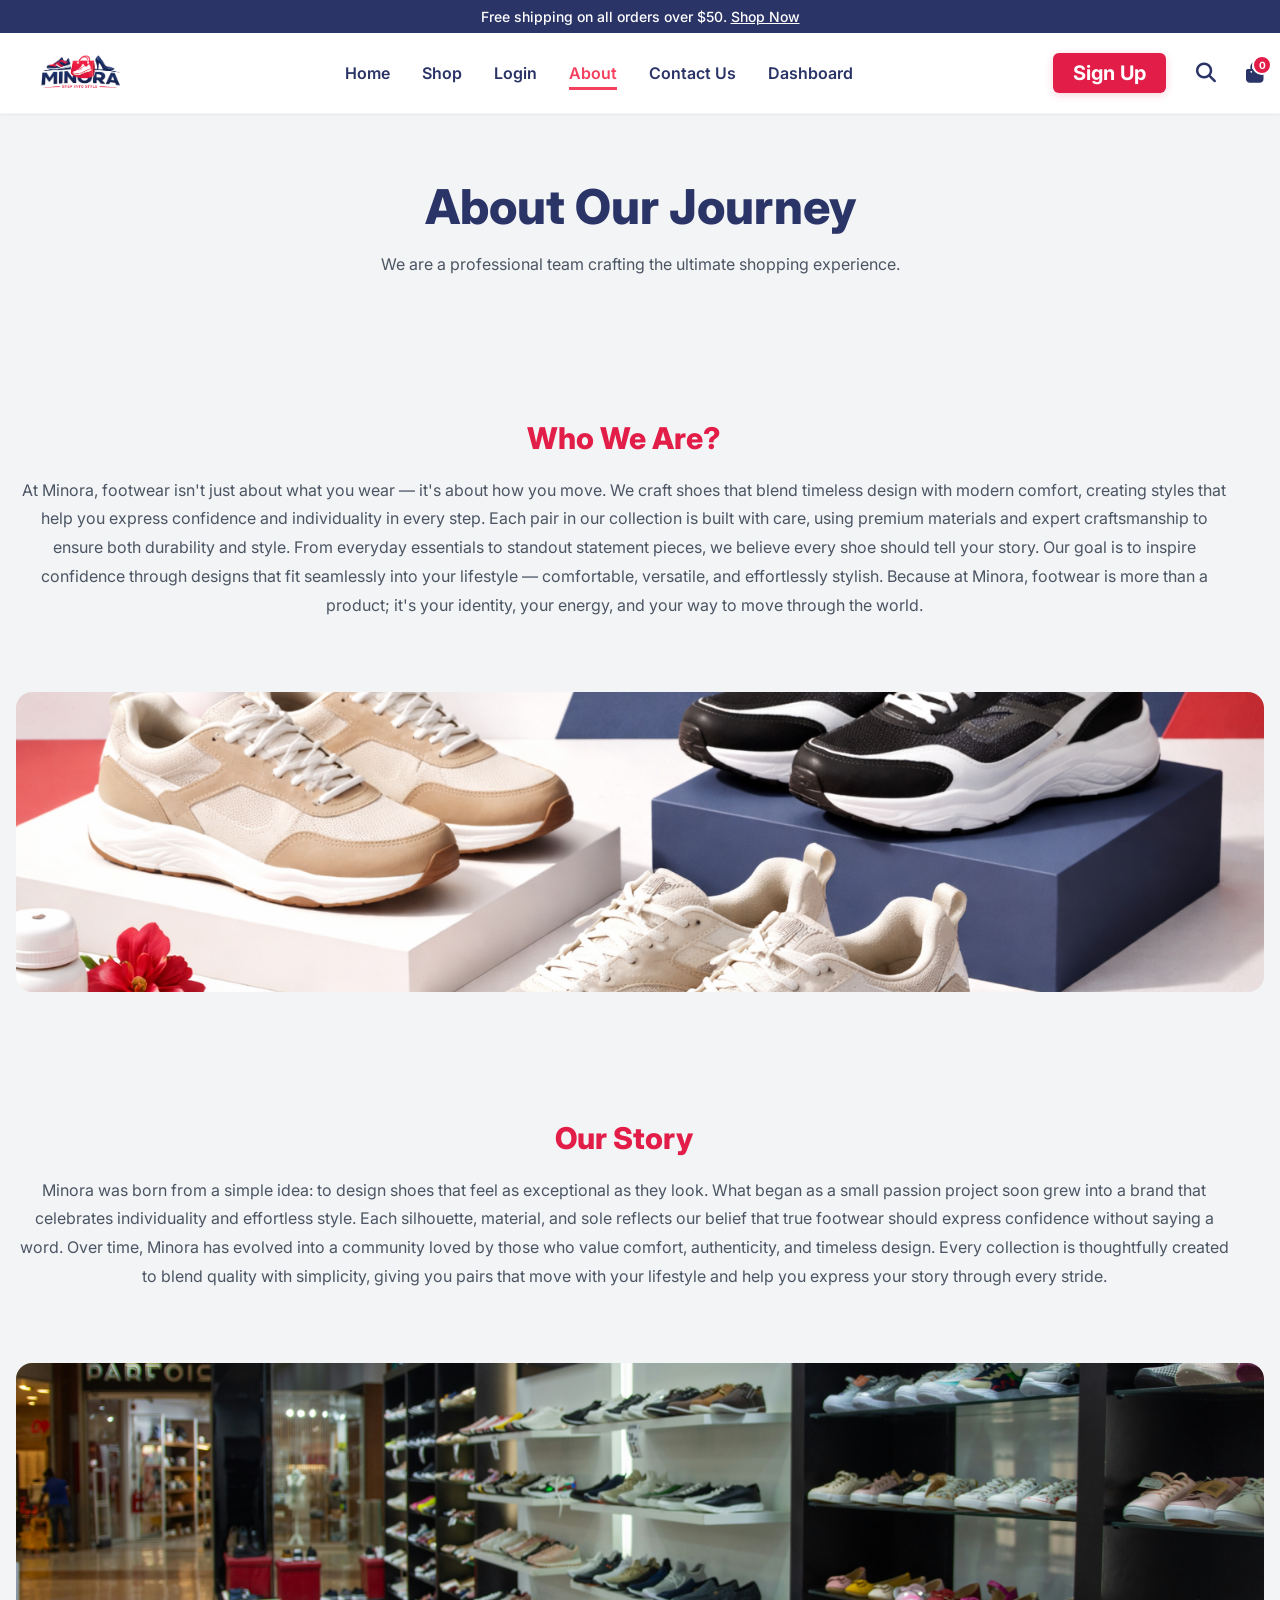
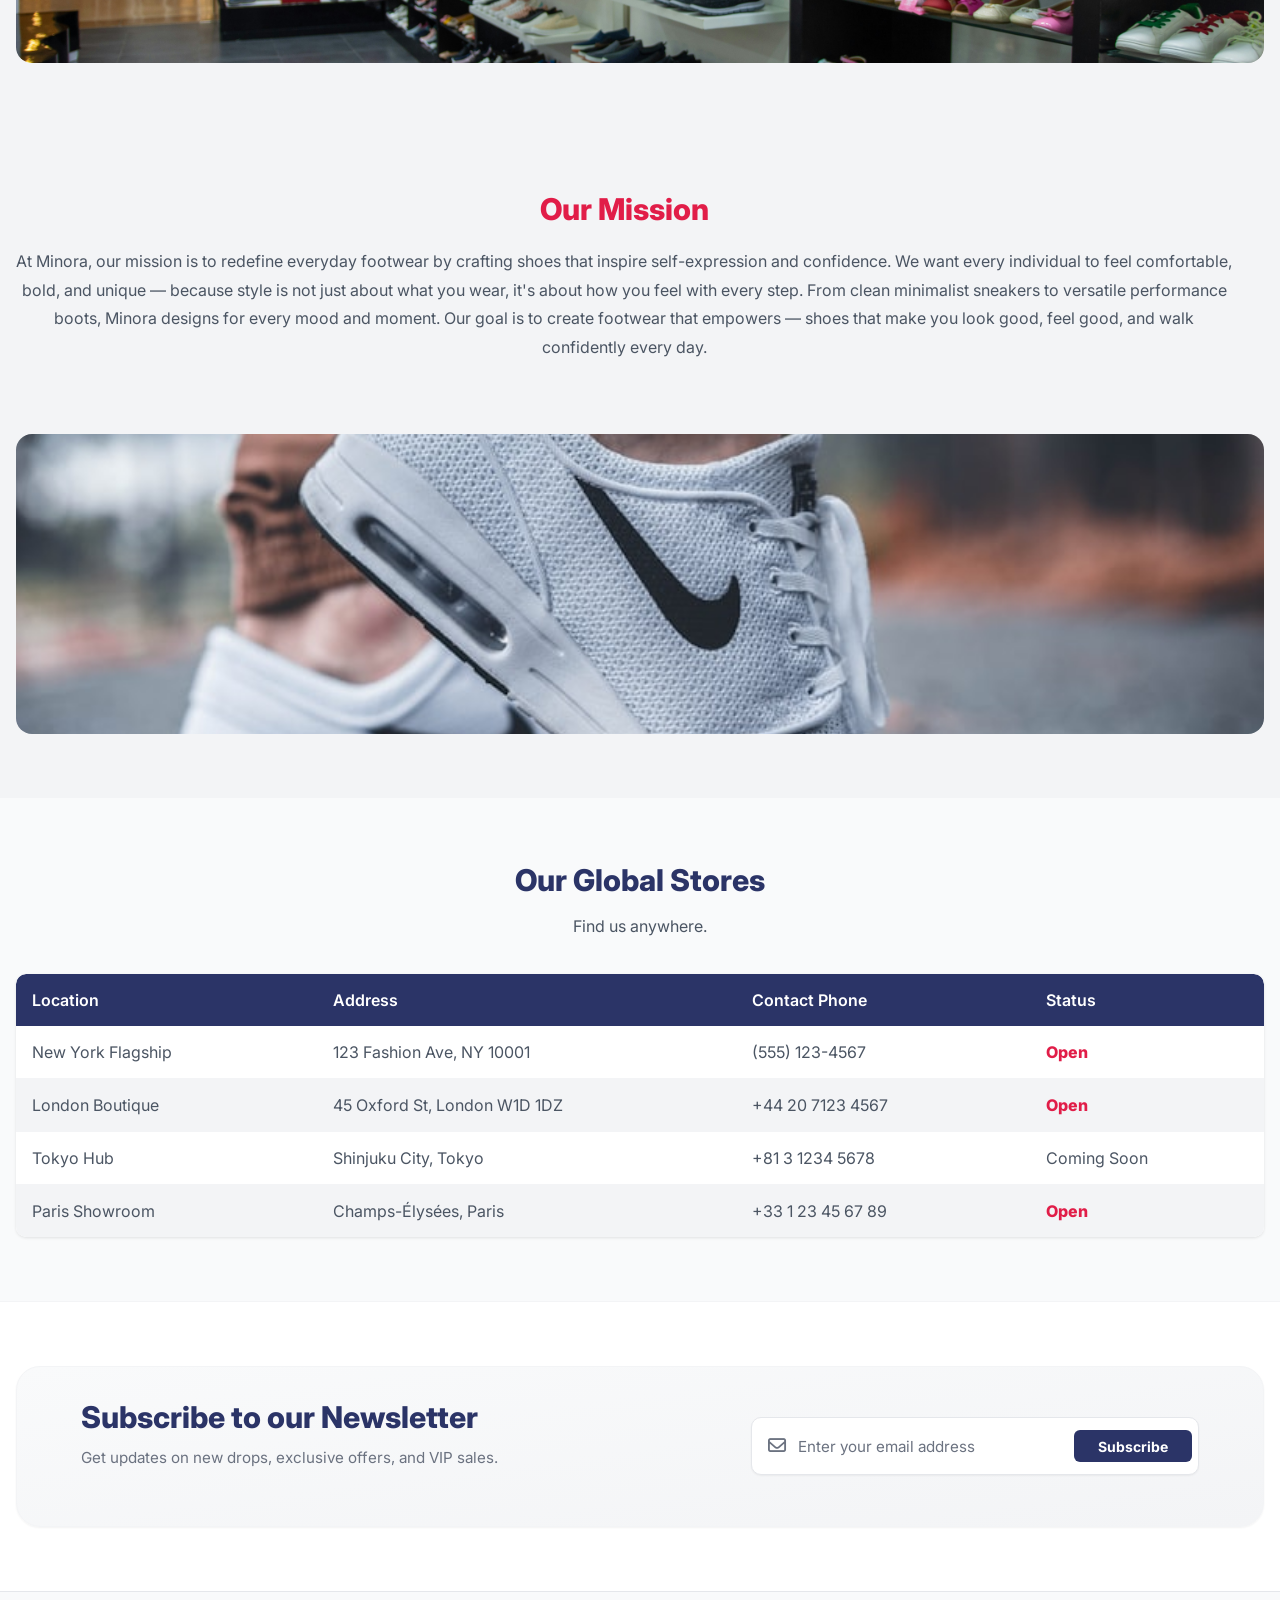
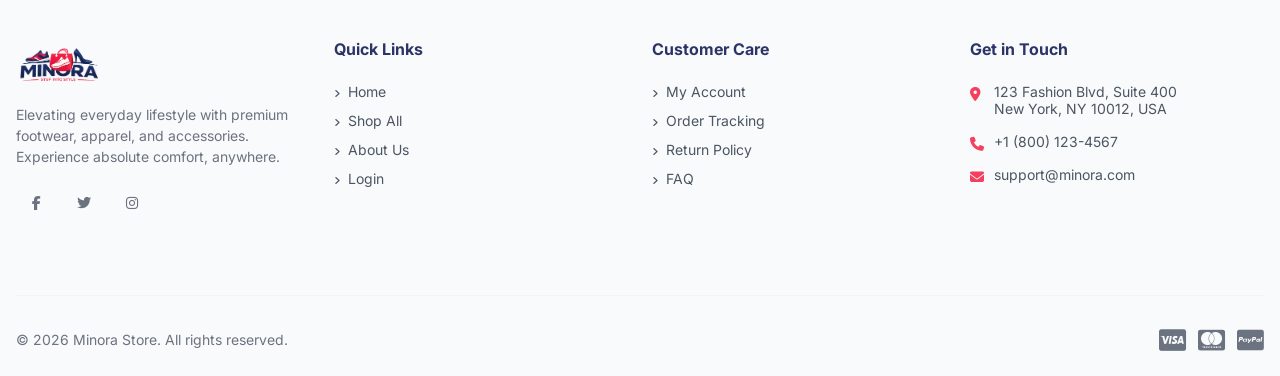
==== commit 83b3a414: "Initial commit" ====
--- a/pages/about.html
+++ b/pages/about.html
@@ -29,11 +29,13 @@
                         <li><a href="login.html">Login</a></li>
                         <li><a href="about.html" class="active">About</a></li>
                         <li><a href="contactUs.html">Contact Us</a></li>
+                        <li><a href="dashboard.html">Dashboard</a></li>
                     </ul>
                 </div>
 
                 <div class="nav-icons">
                     <a href="signup.html" class="nav-signup-btn">Sign Up</a>
+                    <button id="search-toggle" aria-label="Search"><i class="fa-solid fa-magnifying-glass"></i></button>
                     <a href="cart.html" class="relative">
                         <i class="fa-solid fa-bag-shopping"></i>
                         <span class="cart-badge">0</span>
@@ -53,54 +55,45 @@
     </section>
 
     <!-- Who We Are -->
-    <section class="page-section">
-        <div class="container">
-            <div style="display: flex; align-items: center; gap: 56px; flex-wrap: wrap;">
-                <div style="flex: 0 0 380px; max-width: 100%;">
-                    <img src="../sources/about/about1.png" alt="Who We Are"
-                         style="width: 100%; border-radius: var(--radius-lg); object-fit: cover; max-height: 300px;">
-                </div>
-                <div style="flex: 1; min-width: 260px;">
-                    <h2 style="color: var(--brand-secondary-color); margin-bottom: 20px;">Who We Are?</h2>
-                    <p style="color: var(--text-secondary-color); line-height: 1.8;">
-                        At Minora, footwear isn't just about what you wear — it's about how you move. We craft shoes that blend timeless design with modern comfort, creating styles that help you express confidence and individuality in every step. Each pair in our collection is built with care, using premium materials and expert craftsmanship to ensure both durability and style. From everyday essentials to standout statement pieces, we believe every shoe should tell your story. Our goal is to inspire confidence through designs that fit seamlessly into your lifestyle — comfortable, versatile, and effortlessly stylish. Because at Minora, footwear is more than a product; it's your identity, your energy, and your way to move through the world.
-                    </p>
+    <section class="page-section-alt">
+        <div class="container">
+            <div class="hero-layout">
+                <div class="hero-content">
+                    <h2>Who We Are?</h2>
+                    <p>At Minora, footwear isn't just about what you wear — it's about how you move. We craft shoes that blend timeless design with modern comfort, creating styles that help you express confidence and individuality in every step. Each pair in our collection is built with care, using premium materials and expert craftsmanship to ensure both durability and style. From everyday essentials to standout statement pieces, we believe every shoe should tell your story. Our goal is to inspire confidence through designs that fit seamlessly into your lifestyle — comfortable, versatile, and effortlessly stylish. Because at Minora, footwear is more than a product; it's your identity, your energy, and your way to move through the world.</p>
+                </div>
+                <div class="hero-image">
+                    <img src="../sources/about/about1.png" alt="Who We Are">
                 </div>
             </div>
         </div>
     </section>
 
     <!-- Our Story -->
-    <section class="page-section-alt" style="height: auto; padding: 64px 0;">
-        <div class="container">
-            <div style="display: flex; align-items: center; gap: 56px; flex-wrap: wrap;">
-                <div style="flex: 1; min-width: 260px;">
-                    <h2 style="color: var(--brand-secondary-color); margin-bottom: 20px;">Our Story</h2>
-                    <p style="color: var(--text-secondary-color); line-height: 1.8;">
-                        Minora was born from a simple idea: to design shoes that feel as exceptional as they look. What began as a small passion project soon grew into a brand that celebrates individuality and effortless style. Each silhouette, material, and sole reflects our belief that true footwear should express confidence without saying a word. Over time, Minora has evolved into a community loved by those who value comfort, authenticity, and timeless design. Every collection is thoughtfully created to blend quality with simplicity, giving you pairs that move with your lifestyle and help you express your story through every stride.
-                    </p>
-                </div>
-                <div style="flex: 0 0 380px; max-width: 100%;">
-                    <img src="../sources/about/about2.jpg" alt="Our Story"
-                         style="width: 100%; border-radius: var(--radius-lg); object-fit: cover; max-height: 300px;">
+    <section class="page-section-alt">
+        <div class="container">
+            <div class="hero-layout">
+                <div class="hero-content">
+                    <h2>Our Story</h2>
+                    <p>Minora was born from a simple idea: to design shoes that feel as exceptional as they look. What began as a small passion project soon grew into a brand that celebrates individuality and effortless style. Each silhouette, material, and sole reflects our belief that true footwear should express confidence without saying a word. Over time, Minora has evolved into a community loved by those who value comfort, authenticity, and timeless design. Every collection is thoughtfully created to blend quality with simplicity, giving you pairs that move with your lifestyle and help you express your story through every stride.</p>
+                </div>
+                <div class="hero-image">
+                    <img src="../sources/about/about2.jpg" alt="Our Story">
                 </div>
             </div>
         </div>
     </section>
 
     <!-- Our Mission -->
-    <section class="page-section">
-        <div class="container">
-            <div style="display: flex; align-items: center; gap: 56px; flex-wrap: wrap;">
-                <div style="flex: 0 0 380px; max-width: 100%;">
-                    <img src="../sources/about/about3.jpg" alt="Our Mission"
-                         style="width: 100%; border-radius: var(--radius-lg); object-fit: cover; max-height: 300px;">
-                </div>
-                <div style="flex: 1; min-width: 260px;">
-                    <h2 style="color: var(--brand-secondary-color); margin-bottom: 20px;">Our Mission</h2>
-                    <p style="color: var(--text-secondary-color); line-height: 1.8;">
-                        At Minora, our mission is to redefine everyday footwear by crafting shoes that inspire self-expression and confidence. We want every individual to feel comfortable, bold, and unique — because style is not just about what you wear, it's about how you feel with every step. From clean minimalist sneakers to versatile performance boots, Minora designs for every mood and moment. Our goal is to create footwear that empowers — shoes that make you look good, feel good, and walk confidently every day.
-                    </p>
+    <section class="page-section-alt">
+        <div class="container">
+            <div class="hero-layout">
+                <div class="hero-content">
+                    <h2>Our Mission</h2>
+                    <p>At Minora, our mission is to redefine everyday footwear by crafting shoes that inspire self-expression and confidence. We want every individual to feel comfortable, bold, and unique — because style is not just about what you wear, it's about how you feel with every step. From clean minimalist sneakers to versatile performance boots, Minora designs for every mood and moment. Our goal is to create footwear that empowers — shoes that make you look good, feel good, and walk confidently every day.</p>
+                </div>
+                <div class="hero-image">
+                    <img src="../sources/about/about3.jpg" alt="Our Mission">
                 </div>
             </div>
         </div>
@@ -110,55 +103,57 @@
     <section class="page-section">
         <div class="container text-center">
             <h2>Our Global Stores</h2>
-            <p style="color: var(--text-muted-color); margin-bottom: 24px;">Find us anywhere.</p>
-            <div class="table-container" style="background: transparent; box-shadow: none;">
-                <table style="min-width: 600px; max-width: 1000px; margin: 0 auto;">
-                    <thead>
-                        <tr>
-                            <th>Location</th>
-                            <th>Address</th>
-                            <th>Contact Phone</th>
-                            <th>Status</th>
-                        </tr>
-                    </thead>
-                    <tbody>
-                        <tr>
-                            <td>New York Flagship</td>
-                            <td>123 Fashion Ave, NY 10001</td>
-                            <td>(555) 123-4567</td>
-                            <td style="color: var(--brand-secondary-color); font-weight: 600;">Open</td>
-                        </tr>
-                        <tr>
-                            <td>London Boutique</td>
-                            <td>45 Oxford St, London W1D 1DZ</td>
-                            <td>+44 20 7123 4567</td>
-                            <td style="color: var(--brand-secondary-color); font-weight: 600;">Open</td>
-                        </tr>
-                        <tr>
-                            <td>Tokyo Hub</td>
-                            <td>Shinjuku City, Tokyo</td>
-                            <td>+81 3 1234 5678</td>
-                            <td>Coming Soon</td>
-                        </tr>
-                        <tr>
-                            <td>Paris Showroom</td>
-                            <td>Champs-Élysées, Paris</td>
-                            <td>+33 1 23 45 67 89</td>
-                            <td style="color: var(--brand-secondary-color); font-weight: 600;">Open</td>
-                        </tr>
-                    </tbody>
-                </table>
-            </div>
-        </div>
-    </section>
-
-        <!-- Newsletter Section -->
+            <p>Find us anywhere.</p>
+            <div class="flex justify-center">
+                <div class="table-container">
+                    <table>
+                        <thead>
+                            <tr>
+                                <th>Location</th>
+                                <th>Address</th>
+                                <th>Contact Phone</th>
+                                <th>Status</th>
+                            </tr>
+                        </thead>
+                        <tbody>
+                            <tr>
+                                <td>New York Flagship</td>
+                                <td>123 Fashion Ave, NY 10001</td>
+                                <td>(555) 123-4567</td>
+                                <td class="highlight-text font-extrabold">Open</td>
+                            </tr>
+                            <tr>
+                                <td>London Boutique</td>
+                                <td>45 Oxford St, London W1D 1DZ</td>
+                                <td>+44 20 7123 4567</td>
+                                <td class="highlight-text font-extrabold">Open</td>
+                            </tr>
+                            <tr>
+                                <td>Tokyo Hub</td>
+                                <td>Shinjuku City, Tokyo</td>
+                                <td>+81 3 1234 5678</td>
+                                <td>Coming Soon</td>
+                            </tr>
+                            <tr>
+                                <td>Paris Showroom</td>
+                                <td>Champs-Élysées, Paris</td>
+                                <td>+33 1 23 45 67 89</td>
+                                <td class="highlight-text font-extrabold">Open</td>
+                            </tr>
+                        </tbody>
+                    </table>
+                </div>
+            </div>
+        </div>
+    </section>
+
+    <!-- Newsletter Section -->
     <section class="newsletter-section">
         <div class="container">
             <div class="newsletter-card">
                 <div class="newsletter-text">
                     <h2>Subscribe to our Newsletter</h2>
-                    <p style="color: var(--text-muted-color);">Get updates on new drops, exclusive offers, and VIP sales.</p>
+                    <p>Get updates on new drops, exclusive offers, and VIP sales.</p>
                 </div>
                 <div class="newsletter-form-wrapper">
                     <form class="newsletter-form">
@@ -176,8 +171,8 @@
         <div class="container">
             <div class="footer-grid">
                 <div class="footer-col">
-                    <a href="#" style="display: block; margin-bottom: 16px; height: 48px;">
-                        <img src="../sources/Minoralogo3 .png" alt="Minora" style="height: 48px; object-fit: contain;">
+                    <a href="#" class="block">
+                        <img src="../sources/Minoralogo3 .png" alt="Minora">
                     </a>
                     <p>Elevating everyday lifestyle with premium footwear, apparel, and accessories. Experience absolute comfort, anywhere.</p>
                     <div class="footer-socials">
@@ -190,36 +185,36 @@
                 <div class="footer-col">
                     <h3>Quick Links</h3>
                     <ul>
-                        <li><a href="../index.html"><i class="fa-solid fa-angle-right" style="font-size: 10px; margin-right: 8px;"></i>Home</a></li>
-                        <li><a href="shop.html"><i class="fa-solid fa-angle-right" style="font-size: 10px; margin-right: 8px;"></i>Shop All</a></li>
-                        <li><a href="about.html"><i class="fa-solid fa-angle-right" style="font-size: 10px; margin-right: 8px;"></i>About Us</a></li>
-                        <li><a href="login.html"><i class="fa-solid fa-angle-right" style="font-size: 10px; margin-right: 8px;"></i>Login</a></li>
+                        <li><a href="../index.html"><i class="fa-solid fa-angle-right"></i>Home</a></li>
+                        <li><a href="shop.html"><i class="fa-solid fa-angle-right"></i>Shop All</a></li>
+                        <li><a href="about.html"><i class="fa-solid fa-angle-right"></i>About Us</a></li>
+                        <li><a href="login.html"><i class="fa-solid fa-angle-right"></i>Login</a></li>
                     </ul>
                 </div>
 
                 <div class="footer-col">
                     <h3>Customer Care</h3>
                     <ul>
-                        <li><a href="#"><i class="fa-solid fa-angle-right" style="font-size: 10px; margin-right: 8px;"></i>My Account</a></li>
-                        <li><a href="#"><i class="fa-solid fa-angle-right" style="font-size: 10px; margin-right: 8px;"></i>Order Tracking</a></li>
-                        <li><a href="#"><i class="fa-solid fa-angle-right" style="font-size: 10px; margin-right: 8px;"></i>Return Policy</a></li>
-                        <li><a href="#"><i class="fa-solid fa-angle-right" style="font-size: 10px; margin-right: 8px;"></i>FAQ</a></li>
+                        <li><a href="#"><i class="fa-solid fa-angle-right"></i>My Account</a></li>
+                        <li><a href="#"><i class="fa-solid fa-angle-right"></i>Order Tracking</a></li>
+                        <li><a href="#"><i class="fa-solid fa-angle-right"></i>Return Policy</a></li>
+                        <li><a href="#"><i class="fa-solid fa-angle-right"></i>FAQ</a></li>
                     </ul>
                 </div>
 
                 <div class="footer-col">
                     <h3>Get in Touch</h3>
-                    <ul style="color: var(--text-secondary-color); font-size: 0.875rem;">
-                        <li style="margin-bottom: 16px; position: relative; padding-left: 24px;">
-                            <i class="fa-solid fa-location-dot" style="color: var(--brand-third-color); position: absolute; left: 0; top: 4px;"></i>
+                    <ul>
+                        <li>
+                            <i class="fa-solid fa-location-dot"></i>
                             123 Fashion Blvd, Suite 400<br>New York, NY 10012, USA
                         </li>
-                        <li style="margin-bottom: 16px; position: relative; padding-left: 24px;">
-                            <i class="fa-solid fa-phone" style="color: var(--brand-third-color); position: absolute; left: 0; top: 4px;"></i>
+                        <li>
+                            <i class="fa-solid fa-phone"></i>
                             +1 (800) 123-4567
                         </li>
-                        <li style="margin-bottom: 16px; position: relative; padding-left: 24px;">
-                            <i class="fa-solid fa-envelope" style="color: var(--brand-third-color); position: absolute; left: 0; top: 4px;"></i>
+                        <li>
+                            <i class="fa-solid fa-envelope"></i>
                             support@minora.com
                         </li>
                     </ul>
@@ -227,7 +222,7 @@
             </div>
 
             <div class="footer-bottom">
-                <p style="margin: 0;">&copy; 2026 Minora Store. All rights reserved.</p>
+                <p>&copy; 2026 Minora Store. All rights reserved.</p>
                 <div class="footer-payments">
                     <i class="fa-brands fa-cc-visa"></i>
                     <i class="fa-brands fa-cc-mastercard"></i>
@@ -237,6 +232,118 @@
         </div>
     </footer>
 
+    <!-- Search Overlay -->
+    <div id="search-overlay" class="hidden">
+        <div id="search-modal" class="form-container">
+            <div class="flex justify-between items-center">
+                <h2>Search Products</h2>
+                <button id="search-close" aria-label="Close search"><i class="fa-solid fa-xmark"></i></button>
+            </div>
+
+            <!-- Keyword Search -->
+            <div class="newsletter-form" id="search-keyword-wrap">
+                <i class="fa-solid fa-magnifying-glass"></i>
+                <input type="text" id="search-keyword" placeholder="Search by name or keyword...">
+                <button type="button" id="search-submit-btn">Search</button>
+            </div>
+
+            <!-- Filters Row -->
+            <div class="hero-layout">
+                <!-- Category Filter -->
+                <div class="hero-content">
+                    <label>Category</label>
+                    <div class="select-container">
+                        <select id="filter-category">
+                            <option value="">All Categories</option>
+                            <option value="men">Men's Footwear</option>
+                            <option value="women">Women's Footwear</option>
+                            <option value="kids">Kids' Footwear</option>
+                            <option value="accessories">Accessories</option>
+                        </select>
+                    </div>
+                </div>
+
+                <!-- Sort Filter -->
+                <div class="hero-content">
+                    <label>Sort By</label>
+                    <div class="select-container">
+                        <select id="filter-sort">
+                            <option value="">Default</option>
+                            <option value="price-asc">Price: Low to High</option>
+                            <option value="price-desc">Price: High to Low</option>
+                            <option value="name-asc">Name: A to Z</option>
+                            <option value="name-desc">Name: Z to A</option>
+                            <option value="rating">Top Rated</option>
+                        </select>
+                    </div>
+                </div>
+            </div>
+
+            <!-- Price Range -->
+            <div>
+                <label>Price Range</label>
+                <div class="hero-layout">
+                    <div class="hero-content">
+                        <input type="number" id="filter-price-min" placeholder="Min price e.g. 50">
+                    </div>
+                    <div class="hero-content">
+                        <input type="number" id="filter-price-max" placeholder="Max price e.g. 200">
+                    </div>
+                </div>
+            </div>
+
+            <!-- More Filters Row -->
+            <div class="hero-layout">
+                <!-- Rating Filter -->
+                <div class="hero-content">
+                    <label>Min Rating</label>
+                    <div class="select-container">
+                        <select id="filter-rating">
+                            <option value="">Any Rating</option>
+                            <option value="4">4 Stars &amp; Above</option>
+                            <option value="3">3 Stars &amp; Above</option>
+                            <option value="2">2 Stars &amp; Above</option>
+                        </select>
+                    </div>
+                </div>
+
+                <!-- Tag / Badge Filter -->
+                <div class="hero-content">
+                    <label>Product Tag</label>
+                    <div class="select-container">
+                        <select id="filter-tag">
+                            <option value="">All Tags</option>
+                            <option value="HOT">HOT</option>
+                            <option value="NEW">NEW</option>
+                            <option value="SALE">SALE</option>
+                        </select>
+                    </div>
+                </div>
+            </div>
+
+            <!-- Action Buttons -->
+            <div class="hero-layout">
+                <div class="hero-content">
+                    <button class="primary-button" id="apply-filters-btn">
+                        <i class="fa-solid fa-filter"></i> Apply Filters
+                    </button>
+                </div>
+                <div class="hero-content">
+                    <button class="primary-button" id="reset-filters-btn">
+                        <i class="fa-solid fa-rotate-left"></i> Reset Filters
+                    </button>
+                </div>
+            </div>
+
+            <!-- Search Results -->
+            <div id="search-results-area" class="hidden">
+                <h3>Search Results</h3>
+                <div id="search-results-count"></div>
+                <div id="search-results-list" class="card-container"></div>
+            </div>
+        </div>
+    </div>
+
     <script src="../jsFile/jsFunctions.js"></script>
 </body>
 </html>
--- a/cssFile/globalStyles.css
+++ b/cssFile/globalStyles.css
@@ -642,9 +642,11 @@
 }
 .page-section-alt {
     background-color: var(--bg-section);
-    height: 200px;
-    display: flex;
-  flex-direction: column;
+    min-height: 200px;
+    padding: 64px 0;
+    text-align: center;
+    display: flex;
+    flex-direction: column;
     align-items: center;
     justify-content: center;
 }
@@ -653,17 +655,32 @@
     display: flex;
     align-items: center;
     flex-wrap: wrap;
+    gap: 56px;
 }
 .hero-content {
     flex: 1 1 50%;
     min-width: 300px;
     padding-right: 32px;
 }
+.hero-content h2 {
+    color: var(--brand-secondary-color);
+    margin-bottom: 20px;
+}
+.hero-content p {
+    color: var(--text-secondary-color);
+    line-height: 1.8;
+}
 .hero-image {
     flex: 1 1 50%;
     display: flex;
     justify-content: center;
     min-width: 300px;
+}
+.hero-image img {
+    width: 100%;
+    border-radius: var(--radius-lg);
+    object-fit: cover;
+    max-height: 300px;
 }
 .hero-badge {
     display: inline-block;
@@ -1586,3 +1603,473 @@
 .footer-payments i:hover {
     color: var(--brand-primary-color);
 }
+
+#contact-submit-btn {
+    width: 100%;
+    margin-top: 8px;
+}
+
+/* Auth Form Styles */
+#auth-form {
+    display: flex;
+    flex-direction: column;
+    gap: 16px;
+}
+#auth-form-options {
+    display: flex;
+    align-items: center;
+    justify-content: space-between;
+    font-size: 0.875rem;
+}
+#auth-form-options label {
+    display: flex;
+    align-items: center;
+    gap: 6px;
+    cursor: pointer;
+    color: var(--text-secondary-color);
+}
+#auth-form-options a {
+    color: var(--brand-secondary-color);
+    text-decoration: none;
+    font-weight: 600;
+}
+#auth-divider {
+    display: flex;
+    align-items: center;
+    gap: 12px;
+    margin: 24px 0;
+    color: var(--text-muted-color);
+    font-size: 0.875rem;
+}
+#auth-divider span:nth-child(odd) {
+    flex: 1;
+    height: 1px;
+    background: var(--border-primary-color);
+}
+#auth-socials {
+    display: flex;
+    gap: 12px;
+    justify-content: space-between;
+    margin-bottom: 24px;
+}
+#auth-socials button {
+    width: 50%;
+}
+#auth-footer {
+    text-align: center;
+    padding-top: 16px;
+    border-top: 1px solid var(--border-secondary-color);
+}
+#auth-footer p {
+    color: var(--text-secondary-color);
+    font-size: 0.875rem;
+    margin: 0;
+}
+#auth-footer a {
+    color: var(--brand-secondary-color);
+    font-weight: 700;
+    text-decoration: none;
+}
+input[type="checkbox"] {
+    width: 18px;
+    height: 18px;
+    cursor: pointer;
+    accent-color: var(--brand-secondary-color);
+}
+label:has(input[type="checkbox"]) {
+    display: flex;
+    align-items: center;
+    font-weight: 500;
+    color: var(--text-secondary-color);
+    gap: 8px;
+    cursor: pointer;
+}
+
+#auth-wrapper-450 {
+    width: 100%;
+    max-width: 450px;
+    margin: 0 auto;
+    padding: 0 16px;
+}
+#auth-wrapper-400 {
+    width: 100%;
+    max-width: 400px;
+    margin: 0 auto;
+    padding: 0 16px;
+}
+
+/* Cart Page Styles */
+#cart-page-table-wrapper {
+    overflow-x: auto;
+    margin-bottom: 48px;
+}
+#cart-table {
+    width: 100%;
+    border-collapse: collapse;
+    background: transparent;
+    border-radius: var(--radius-lg);
+    overflow: hidden;
+}
+#cart-table-header {
+    border-bottom: 2px solid var(--border-primary-color);
+}
+#cart-table-header th {
+    padding: 18px 20px;
+    text-align: left;
+    font-size: 0.72rem;
+    font-weight: 700;
+    letter-spacing: 0.1em;
+    color: #fff;
+    text-transform: uppercase;
+}
+#cart-table-header th:nth-child(4),
+#cart-table-header th:nth-child(5),
+#cart-table-header th:nth-child(6) {
+    text-align: center;
+}
+#empty-cart-message {
+    text-align: center;
+    padding: 64px 32px;
+}
+#empty-cart-message i {
+    font-size: 4rem;
+    color: var(--text-muted-color);
+    margin-bottom: 16px;
+}
+#empty-cart-message h3 {
+    color: var(--text-primary-color);
+}
+#empty-cart-message p {
+    color: var(--text-muted-color);
+    margin-bottom: 24px;
+}
+#cart-bottom-row {
+    display: flex;
+    gap: 32px;
+    flex-wrap: wrap;
+    justify-content: space-between;
+    align-items: flex-start;
+}
+#cart-left-col {
+    flex: 1;
+    min-width: 280px;
+    display: flex;
+    flex-direction: column;
+    gap: 24px;
+}
+#continue-shopping-btn {
+    display: inline-flex;
+    align-items: center;
+    gap: 8px;
+    padding: 12px 24px;
+    background: var(--bg-section);
+    color: var(--text-highlighted-color);
+    border: 1px solid var(--border-primary-color);
+    border-radius: var(--radius-sm);
+    font-weight: 600;
+    text-decoration: none;
+    transition: all var(--transition);
+    width: fit-content;
+}
+#coupon-wrapper {
+    background: var(--bg-card);
+    border: 1px solid var(--border-primary-color);
+    border-radius: var(--radius-lg);
+    padding: 28px 32px;
+}
+#coupon-wrapper h3 {
+    margin: 0 0 20px 0;
+    font-size: 1.25rem;
+    font-weight: 800;
+    color: var(--brand-secondary-color);
+}
+#coupon-input-group {
+    display: flex;
+    border-radius: var(--radius-md);
+    overflow: hidden;
+    border: 1px solid var(--border-primary-color);
+    background: var(--bg-section);
+}
+#coupon-input-group input {
+    flex: 1;
+    padding: 16px 20px;
+    border: none;
+    background: transparent;
+    font-size: 0.95rem;
+    color: var(--text-primary-color);
+    outline: none;
+}
+#coupon-input-group button {
+    padding: 16px 28px;
+    background: var(--brand-secondary-color);
+    color: #fff;
+    border: none;
+    cursor: pointer;
+    font-size: 1rem;
+    font-weight: 700;
+    transition: opacity 0.2s;
+    white-space: nowrap;
+}
+#coupon-input-group button:hover {
+    opacity: 0.85;
+}
+#coupon-msg {
+    margin: 10px 0 0;
+    font-size: 0.85rem;
+}
+#checkout-btn {
+    margin-top: 0;
+    width: 100%;
+    padding: 16px;
+    font-size: 1rem;
+    font-weight: 700;
+    border-radius: var(--radius-md);
+}
+
+/* =========================================================
+   MIGRATED INLINE STYLES
+========================================================= */
+
+/* Hero Section */
+#hero-section {
+    background: linear-gradient(to right, #f3f4f6, #e5e7eb);
+    padding: 64px 0;
+    overflow: hidden;
+}
+.hero-text-block h1 {
+    font-size: 4rem;
+    color: var(--brand-primary-color);
+    font-weight: 800;
+    line-height: 1.1;
+    margin-bottom: 24px;
+}
+.hero-text-block h1 span {
+    background-image: linear-gradient(to right, var(--brand-third-color), var(--brand-secondary-color));
+    -webkit-background-clip: text;
+    -webkit-text-fill-color: transparent;
+    color: transparent;
+}
+.hero-text-block > p {
+    font-size: 1.125rem;
+    max-width: 32rem;
+}
+.link-button i, .hero-buttons i {
+    margin-left: 8px;
+}
+
+/* Page Section Common */
+.page-section > .container > .text-center:first-child {
+    margin-bottom: 48px;
+}
+.page-section > .container > .text-center:first-child > div {
+    width: 96px;
+    height: 6px;
+    background-color: var(--brand-third-color);
+    margin: 16px auto;
+    border-radius: var(--radius-full);
+}
+.page-section > .container > .text-center:first-child > p {
+    color: var(--text-muted-color);
+    margin-bottom: 24px;
+}
+.page-section > .container > .text-center:first-child > a {
+    color: var(--brand-secondary-color);
+    font-weight: 800;
+    display: inline-block;
+}
+.page-section > .container > .text-center:last-child {
+    margin-top: 40px;
+    margin-bottom: 0;
+}
+.page-section > .container > .text-center:last-child a {
+    color: var(--brand-primary-color);
+    font-weight: bold;
+    border-bottom: 2px solid;
+    padding-bottom: 4px;
+}
+
+/* Card */
+.card > div:first-child {
+    position: relative;
+    overflow: hidden;
+}
+.card-meta > div > div {
+    color: #eab308;
+    font-size: 10px;
+    margin-top: 4px;
+}
+.card-meta > div > div span {
+    color: var(--text-muted-color);
+}
+
+/* Promo Banner */
+#promo-banner h2 {
+    font-size: 2.25rem;
+    margin-bottom: 16px;
+}
+#promo-banner p {
+    color: #bfdbfe;
+    font-size: 1.5rem;
+    max-width: 48rem;
+    margin: 0 auto 32px auto;
+}
+#promo-banner p span {
+    color: var(--brand-third-color);
+    font-weight: 800;
+}
+
+/* Features */
+#features-section {
+    margin-top: -32px;
+    z-index: 20;
+}
+
+/* Footer Additional */
+.footer-col > a {
+    display: block;
+    margin-bottom: 16px;
+    height: 48px;
+}
+.footer-col > a > img {
+    height: 48px;
+    object-fit: contain;
+}
+.footer-col ul li a i {
+    font-size: 10px;
+    margin-right: 8px;
+}
+.footer-col:last-child ul {
+    color: var(--text-secondary-color);
+    font-size: 0.875rem;
+}
+.footer-col:last-child li {
+    margin-bottom: 16px;
+    position: relative;
+    padding-left: 24px;
+}
+.footer-col:last-child li i {
+    color: var(--brand-third-color);
+    position: absolute;
+    left: 0;
+    top: 4px;
+}
+.footer-bottom p {
+    margin: 0;
+}
+
+/* Newsletter Additional */
+.newsletter-text p {
+    color: var(--text-muted-color);
+}
+
+/* About Table */
+#global-stores-table {
+    background: transparent;
+    box-shadow: none;
+}
+#global-stores-table table {
+    margin: 0 auto;
+}
+td[data-status="open"] {
+    color: var(--brand-secondary-color);
+    font-weight: 600;
+}
+
+/* Signup Styles */
+#signup-section {
+    min-height: calc(100vh - 300px);
+    display: flex;
+    align-items: center;
+    justify-content: center;
+}
+#signup-form-container {
+    background: #ffffff;
+    border-radius: 16px;
+    border: 1px solid var(--border-primary-color);
+    box-shadow: 0 10px 25px rgba(0,0,0,0.08);
+    padding: 40px 32px;
+}
+#signup-form-container h1 {
+    font-size: 1.875rem;
+    font-weight: 800;
+    color: var(--brand-primary-color);
+    margin: 0 0 8px 0;
+}
+#signup-form-container > div > p {
+    color: var(--text-secondary-color);
+    margin: 0;
+    font-size: 0.875rem;
+}
+#signup-form-container button[type="submit"] {
+    width: 100%;
+    background-color: var(--brand-secondary-color);
+    color: #fff;
+    padding: 12px 16px;
+    border-radius: var(--radius-sm);
+    font-weight: 700;
+    font-size: 1rem;
+    border: none;
+    cursor: pointer;
+    transition: var(--transition);
+    box-shadow: 0 2px 8px rgba(225, 29, 72, 0.2);
+}
+#signup-form-container button[type="submit"]:hover {
+    background-color: var(--brand-third-color);
+}
+
+
+/* =========================================================
+   HERO CONTENT POSITIONING UTILITIES
+========================================================= */
+.hero-content-right {
+    padding-right: 0;
+    padding-left: 32px;
+}
+
+.hero-layout-reverse {
+    flex-direction: row-reverse;
+}
+
+
+/* =========================================================
+   SEARCH OVERLAY
+========================================================= */
+#search-overlay {
+    position: fixed;
+    inset: 0;
+    background: rgba(0, 0, 0, 0.6);
+    z-index: 999;
+    display: flex;
+    align-items: flex-start;
+    justify-content: center;
+    padding: 80px 16px 24px;
+    overflow-y: auto;
+}
+
+#search-overlay.hidden {
+    display: none;
+}
+
+#search-modal {
+    width: 100%;
+    max-width: 760px;
+    max-height: 90vh;
+    overflow-y: auto;
+    animation: fadeInDown 0.25s ease;
+}
+
+#search-keyword-wrap {
+    margin-bottom: 24px;
+    max-width: 100%;
+}
+
+#search-results-area h3 {
+    margin-top: 24px;
+    border-top: 1px solid var(--border-primary-color);
+    padding-top: 20px;
+}
+
+@keyframes fadeInDown {
+    from { opacity: 0; transform: translateY(-20px); }
+    to   { opacity: 1; transform: translateY(0); }
+}
